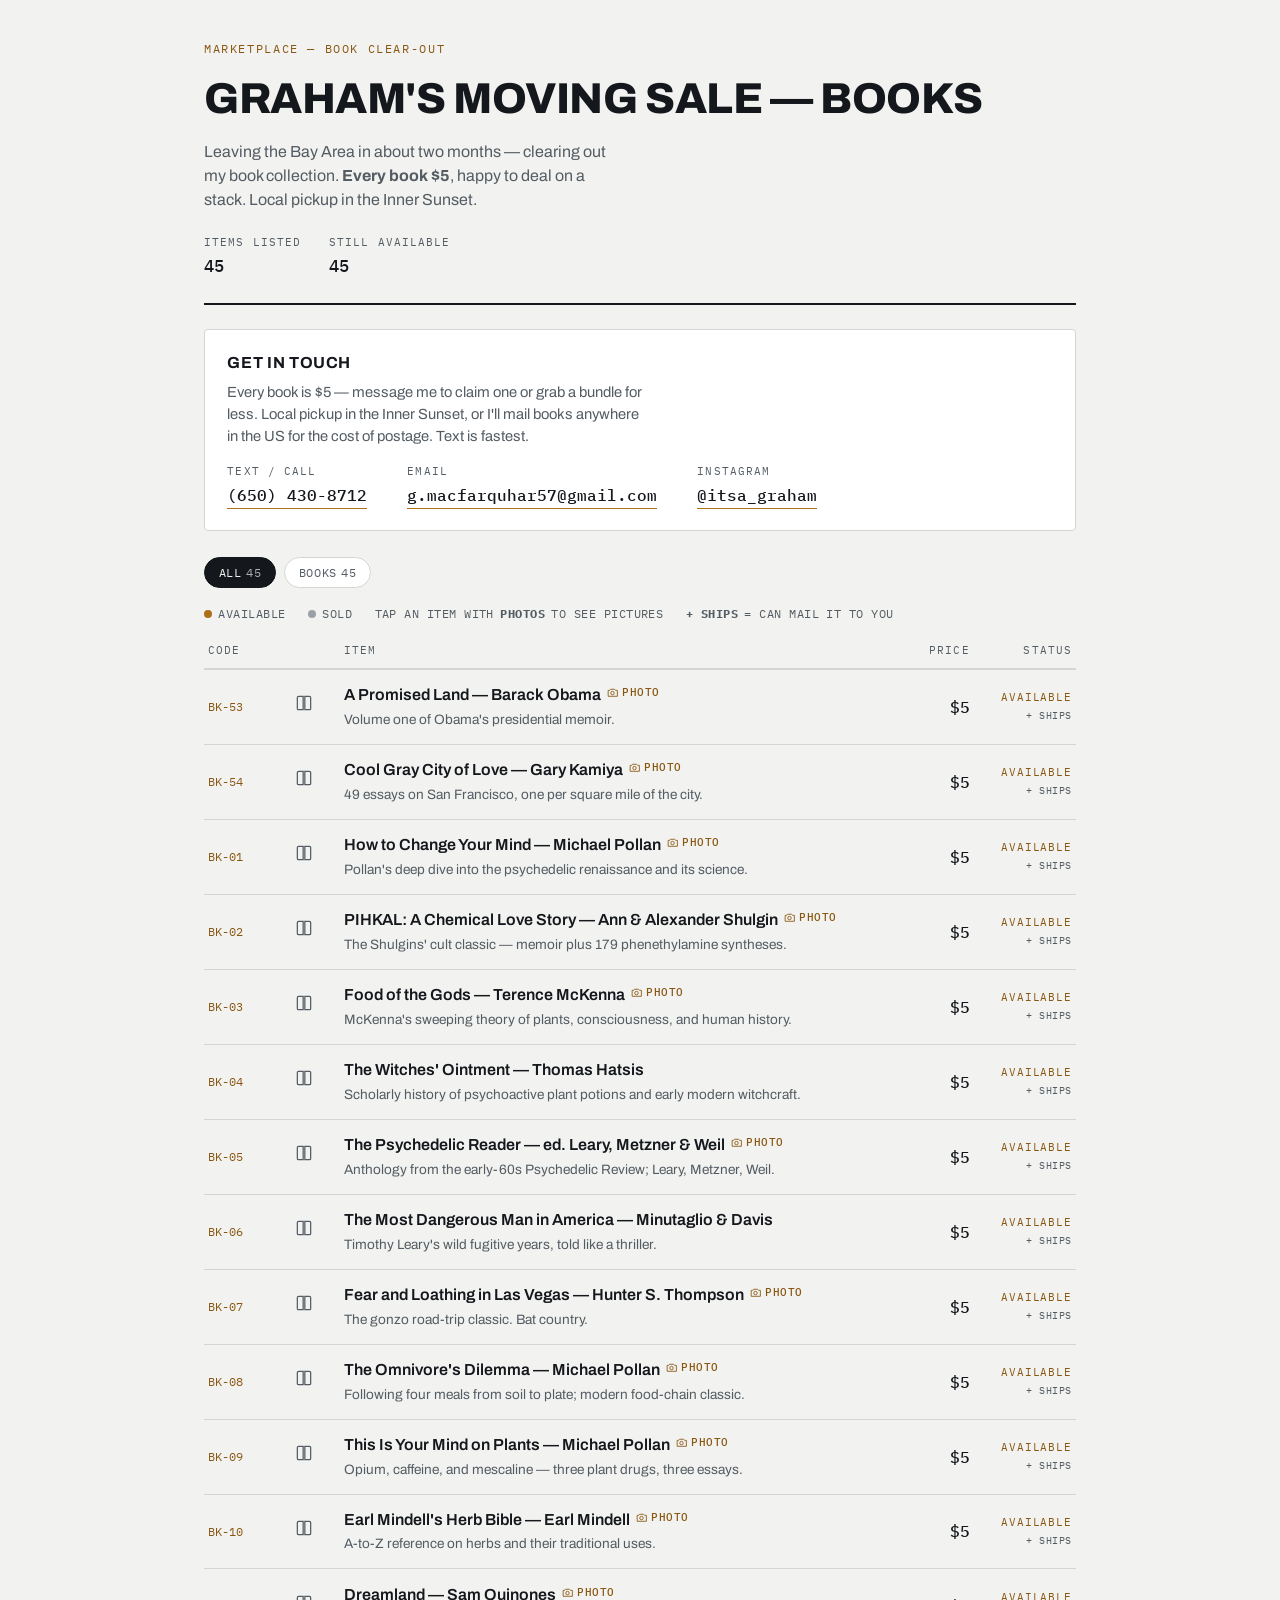
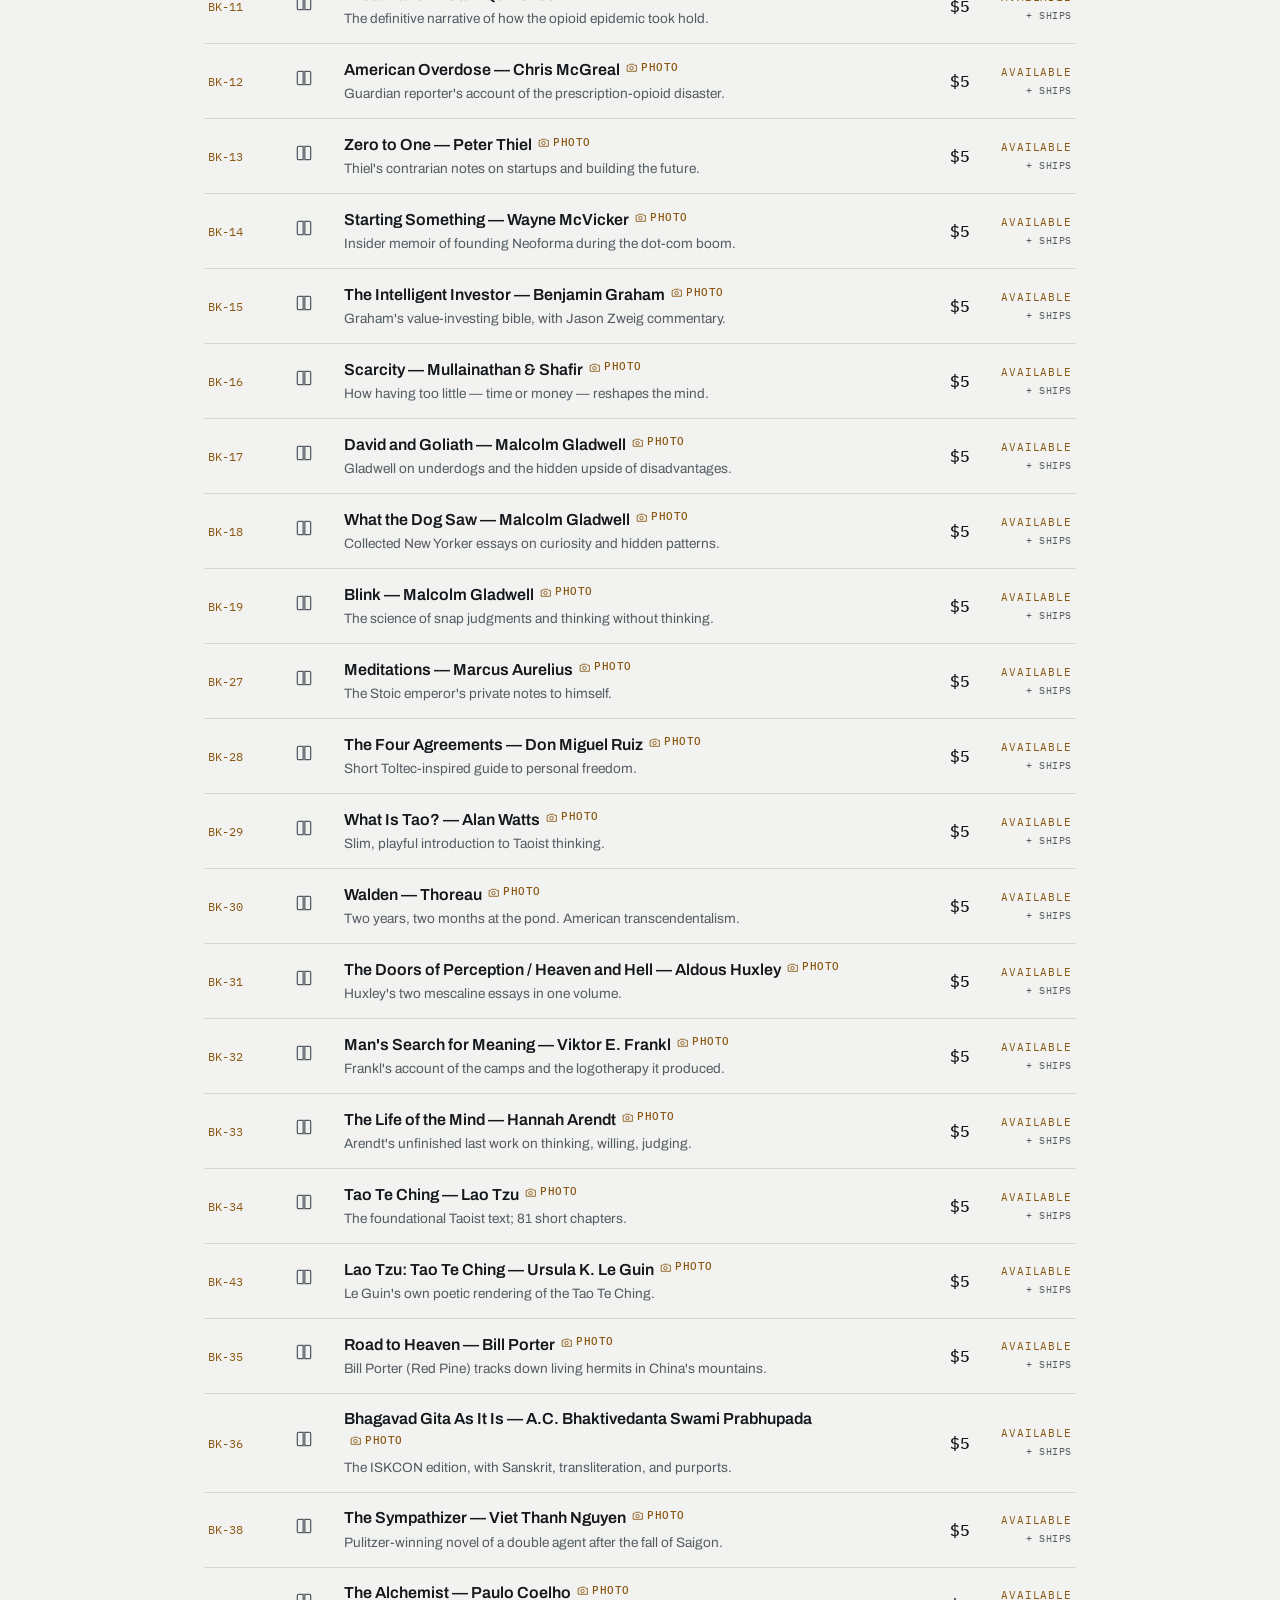
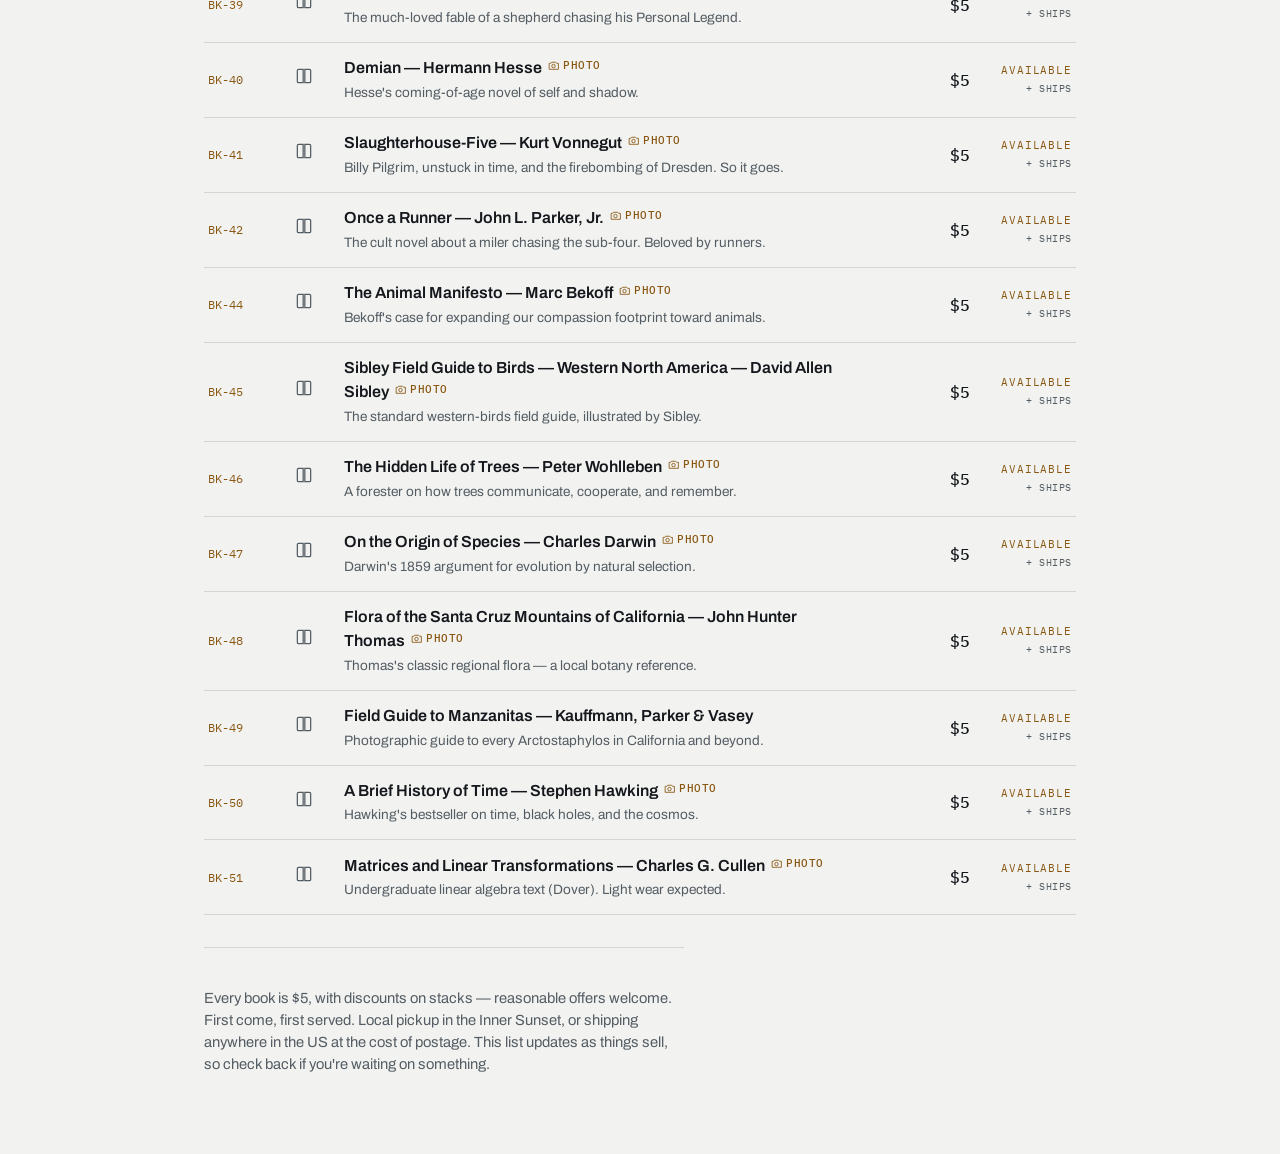
==== marketplace.html @ ac11f959 "Split catalog into shared files; add $5 Marketplace page - Extract CSS to styles.css and render logi" ====
<!doctype html>
<html lang="en">
<head>
<meta charset="utf-8">
<meta name="viewport" content="width=device-width, initial-scale=1">
<title>Moving Sale — Books</title>
<link rel="stylesheet" href="styles.css">
<script>window.SALE = { priceMode: 'flat', flatPrice: 5 };</script>
<script defer src="catalog.js"></script>
</head>
<body>


<div class="board">
  <header class="board-head">
    <div class="eyebrow">Marketplace — Book Clear-Out</div>
    <h1>Graham's Moving Sale — Books</h1>
    <p class="tagline">Leaving the Bay Area in about two months — clearing out my book collection. <strong>Every book $5</strong>, happy to deal on a stack. Local pickup in the Inner Sunset.</p>
    <div class="meta-row">
      <div class="meta">
        <span class="meta-label">Items listed</span>
        <span class="meta-value" id="stat-total">–</span>
      </div>
      <div class="meta">
        <span class="meta-label">Still available</span>
        <span class="meta-value" id="stat-available">–</span>
      </div>
    </div>
  </header>

  <section class="contact" aria-label="How to reach me">
    <h2 class="contact-title">Get in touch</h2>
    <p class="contact-lead">Every book is $5 — message me to claim one or grab a bundle for less. Local pickup in the Inner Sunset, or I'll mail books anywhere in the US for the cost of postage. Text is fastest.</p>
    <ul class="contact-list">
      <li>
        <span class="contact-label">Text / call</span>
        <a class="contact-value" href="tel:+16504308712">(650) 430-8712</a>
      </li>
      <li>
        <span class="contact-label">Email</span>
        <a class="contact-value" href="mailto:g.macfarquhar57@gmail.com">g.macfarquhar57@gmail.com</a>
      </li>
      <li>
        <span class="contact-label">Instagram</span>
        <a class="contact-value" href="https://instagram.com/itsa_graham">@itsa_graham</a>
      </li>
    </ul>
  </section>

  <nav class="filters" id="filters" aria-label="Filter by category"></nav>
  <nav class="subfilters" id="subfilters" aria-label="Filter by topic" hidden></nav>

  <div class="legend">
    <span class="legend-item"><i class="dot dot-available"></i>Available</span>
    <span class="legend-item"><i class="dot dot-sold"></i>Sold</span>
    <span class="legend-item">Tap an item with <strong>Photos</strong> to see pictures</span>
    <span class="legend-item"><strong>+ Ships</strong> = can mail it to you</span>
  </div>

  <main>
    <div class="row manifest-header" role="presentation">
      <span>Code</span>
      <span></span>
      <span>Item</span>
      <span style="text-align:right">Price</span>
      <span style="text-align:right">Status</span>
    </div>
    <div class="manifest" id="manifest"></div>
  </main>

  <footer class="board-foot">
    <p>Every book is $5, with discounts on stacks — reasonable offers welcome. First come, first served. Local pickup in the Inner Sunset, or shipping anywhere in the US at the cost of postage. This list updates as things sell, so check back if you're waiting on something.</p>
  </footer>
</div>

<!-- LIGHTBOX -->
<div class="lightbox" id="lightbox" hidden role="dialog" aria-modal="true" aria-labelledby="lightbox-title">
  <div class="lightbox-panel">
    <div class="lightbox-head">
      <div>
        <p class="lightbox-title" id="lightbox-title">Item</p>
        <p class="lightbox-sub" id="lightbox-sub">CODE · $0</p>
      </div>
      <button type="button" class="lightbox-close" id="lightbox-close" aria-label="Close">Close ✕</button>
    </div>
    <div class="lightbox-stage">
      <button type="button" class="lightbox-nav prev" id="lightbox-prev" aria-label="Previous photo">‹</button>
      <img id="lightbox-img" alt="">
      <button type="button" class="lightbox-nav next" id="lightbox-next" aria-label="Next photo">›</button>
    </div>
    <div class="lightbox-meta">
      <span id="lightbox-count">1 / 1</span>
      <span id="lightbox-status"></span>
    </div>
    <p class="lightbox-note" id="lightbox-note" hidden></p>
  </div>
</div>

</body>
</html>
---- styles.css ----
@import url('https://fonts.googleapis.com/css2?family=Archivo:ital,wght@0,400;0,500;0,600;0,700;0,800;1,500&family=IBM+Plex+Mono:wght@400;500;600&display=swap');

  :root{
    --bg: #f2f3f0;
    --surface: #ffffff;
    --surface-2: #e8eae5;
    --ink: #14171c;
    --ink-dim: #545c63;
    --line: #d4d7d1;
    --amber: #ad6f19;
    --amber-strong: #8a5713;
    --sold-ink: #9aa0a6;
    --focus: #2f6fed;
  }

  @media (prefers-color-scheme: dark){
    :root:not([data-theme="light"]){
      --bg: #14171b;
      --surface: #1b2025;
      --surface-2: #232931;
      --ink: #eef0ee;
      --ink-dim: #9aa3ab;
      --line: #313941;
      --amber: #f2a93c;
      --amber-strong: #ffc266;
      --sold-ink: #5b6470;
      --focus: #5b9dff;
    }
  }

  :root[data-theme="dark"]{
    --bg: #14171b;
    --surface: #1b2025;
    --surface-2: #232931;
    --ink: #eef0ee;
    --ink-dim: #9aa3ab;
    --line: #313941;
    --amber: #f2a93c;
    --amber-strong: #ffc266;
    --sold-ink: #5b6470;
    --focus: #5b9dff;
  }

  *{ box-sizing: border-box; }

  body{
    margin: 0;
    background: var(--bg);
    color: var(--ink);
    font-family: 'Archivo', system-ui, sans-serif;
    line-height: 1.5;
  }

  a{ color: inherit; }

  ::selection{ background: var(--amber); color: #14171b; }

  .board{
    max-width: 920px;
    margin: 0 auto;
    padding: 2.5rem 1.5rem 4rem;
  }

  .board-head{
    border-bottom: 2px solid var(--ink);
    padding-bottom: 1.5rem;
    margin-bottom: 1.5rem;
  }

  .eyebrow{
    font-family: 'IBM Plex Mono', monospace;
    font-size: 0.72rem;
    letter-spacing: 0.14em;
    text-transform: uppercase;
    color: var(--amber-strong);
    margin-bottom: 0.6rem;
  }

  h1{
    font-size: clamp(1.9rem, 4.5vw, 2.7rem);
    font-weight: 800;
    letter-spacing: -0.01em;
    text-transform: uppercase;
    margin: 0 0 0.5rem;
    text-wrap: balance;
  }

  .tagline{
    margin: 0 0 1.4rem;
    max-width: 46ch;
    color: var(--ink-dim);
    font-size: 1rem;
  }

  .meta-row{
    display: flex;
    flex-wrap: wrap;
    gap: 1.75rem;
  }

  .meta{
    display: flex;
    flex-direction: column;
    gap: 0.2rem;
  }

  .meta-label{
    font-family: 'IBM Plex Mono', monospace;
    font-size: 0.68rem;
    letter-spacing: 0.1em;
    text-transform: uppercase;
    color: var(--ink-dim);
  }

  .meta-value{
    font-family: 'IBM Plex Mono', monospace;
    font-size: 1.05rem;
    font-weight: 500;
    font-variant-numeric: tabular-nums;
  }

  .meta-value.link{
    word-break: break-all;
  }

  .filters{
    display: flex;
    flex-wrap: wrap;
    gap: 0.5rem;
    margin-bottom: 1.1rem;
  }

  .filter-btn{
    font-family: 'IBM Plex Mono', monospace;
    font-size: 0.75rem;
    letter-spacing: 0.06em;
    text-transform: uppercase;
    padding: 0.45rem 0.85rem;
    border: 1px solid var(--line);
    border-radius: 999px;
    background: var(--surface);
    color: var(--ink-dim);
    cursor: pointer;
    transition: border-color .15s ease, color .15s ease, background .15s ease;
  }

  .filter-btn:hover{ border-color: var(--amber); color: var(--ink); }

  .filter-btn:focus-visible{ outline: 2px solid var(--focus); outline-offset: 2px; }

  .filter-btn.active{
    background: var(--ink);
    border-color: var(--ink);
    color: var(--bg);
  }

  .filter-btn .count{
    color: var(--ink-dim);
    margin-left: 0.35em;
  }

  .filter-btn.active .count{ color: inherit; opacity: 0.7; }

  .legend{
    display: flex;
    flex-wrap: wrap;
    gap: 1.4rem;
    margin-bottom: 1.2rem;
    font-family: 'IBM Plex Mono', monospace;
    font-size: 0.72rem;
    color: var(--ink-dim);
    letter-spacing: 0.04em;
    text-transform: uppercase;
  }

  .legend-item{ display: inline-flex; align-items: center; gap: 0.4rem; }

  .dot{ width: 8px; height: 8px; border-radius: 50%; display: inline-block; }
  .dot-available{ background: var(--amber); }
  .dot-sold{ background: var(--sold-ink); }

  .manifest{
    border-top: 1px solid var(--line);
  }

  .row{
    display: grid;
    grid-template-columns: 4.5rem 2.2rem 1fr 6.5rem 5.5rem;
    align-items: center;
    gap: 0.9rem;
    padding: 0.85rem 0.25rem;
    border-bottom: 1px solid var(--line);
  }

  .manifest-header{
    font-family: 'IBM Plex Mono', monospace;
    font-size: 0.68rem;
    letter-spacing: 0.1em;
    text-transform: uppercase;
    color: var(--ink-dim);
    padding-top: 0;
    padding-bottom: 0.6rem;
  }

  /* Clickable rows (items with photos) */
  button.item-row{
    width: 100%;
    font: inherit;
    color: inherit;
    text-align: left;
    background: none;
    border: none;
    border-bottom: 1px solid var(--line);
    cursor: pointer;
  }

  button.item-row:hover{
    background: var(--surface);
  }

  button.item-row:focus-visible{
    outline: 2px solid var(--focus);
    outline-offset: -2px;
  }

  .item-row.is-sold{
    color: var(--sold-ink);
  }

  .item-row.is-sold .item-name{
    text-decoration: line-through;
    text-decoration-color: var(--sold-ink);
  }

  .col-code{
    font-family: 'IBM Plex Mono', monospace;
    font-size: 0.78rem;
    color: var(--amber-strong);
    font-variant-numeric: tabular-nums;
  }

  .item-row.is-sold .col-code{ color: var(--sold-ink); }

  .col-icon svg{
    width: 20px;
    height: 20px;
    stroke: var(--ink-dim);
    fill: none;
    stroke-width: 1.5;
  }

  .col-item{ min-width: 0; }

  .item-name{
    font-weight: 600;
    display: block;
  }

  .photo-tag{
    display: inline-flex;
    align-items: center;
    gap: 0.3em;
    margin-left: 0.5em;
    font-family: 'IBM Plex Mono', monospace;
    font-size: 0.66rem;
    font-weight: 500;
    letter-spacing: 0.04em;
    text-transform: uppercase;
    color: var(--amber-strong);
    vertical-align: 1px;
  }

  .photo-tag svg{
    width: 13px;
    height: 13px;
    stroke: currentColor;
    fill: none;
    stroke-width: 1.6;
  }

  .item-row.is-sold .photo-tag{ color: var(--sold-ink); }

  .item-note{
    display: block;
    font-size: 0.85rem;
    color: var(--ink-dim);
    margin-top: 0.15rem;
  }

  .col-cat{
    font-family: 'IBM Plex Mono', monospace;
    font-size: 0.72rem;
    color: var(--ink-dim);
    text-transform: uppercase;
    letter-spacing: 0.04em;
  }

  .col-price{
    font-family: 'IBM Plex Mono', monospace;
    font-weight: 500;
    font-variant-numeric: tabular-nums;
    text-align: right;
  }

  .col-price.is-free{
    color: var(--amber-strong);
    text-transform: uppercase;
    font-size: 0.72rem;
    letter-spacing: 0.08em;
  }

  .item-row.is-sold .col-price.is-free{ color: var(--sold-ink); }

  .col-status{
    font-family: 'IBM Plex Mono', monospace;
    font-size: 0.7rem;
    letter-spacing: 0.08em;
    text-transform: uppercase;
    text-align: right;
  }

  .status-available{ color: var(--amber-strong); }
  .status-sold{ color: var(--sold-ink); }

  .empty-state{
    padding: 2rem 0.25rem;
    color: var(--ink-dim);
    font-style: italic;
  }

  .subfilters{
    display: flex;
    flex-wrap: wrap;
    gap: 0.4rem;
    margin: -0.2rem 0 1.1rem;
    padding-left: 0.9rem;
    border-left: 2px solid var(--amber);
  }

  .subfilters[hidden]{ display: none; }

  .filter-btn.sub{
    font-size: 0.68rem;
    padding: 0.32rem 0.7rem;
    text-transform: none;
    letter-spacing: 0.02em;
  }

  .subcat-head{
    font-family: 'IBM Plex Mono', monospace;
    font-size: 0.72rem;
    letter-spacing: 0.1em;
    text-transform: uppercase;
    color: var(--amber-strong);
    padding: 1.2rem 0.25rem 0.55rem;
    border-bottom: 1px solid var(--line);
    display: flex;
    justify-content: space-between;
    gap: 1rem;
  }

  .subcat-head:first-child{ padding-top: 0.2rem; }
  .subcat-head span{ color: var(--ink-dim); }

  .ship-tag{
    display: block;
    font-family: 'IBM Plex Mono', monospace;
    font-size: 0.62rem;
    letter-spacing: 0.06em;
    text-transform: uppercase;
    color: var(--ink-dim);
    margin-top: 0.2rem;
  }

  .item-row.is-sold .ship-tag{ display: none; }

  .contact{
    background: var(--surface);
    border: 1px solid var(--line);
    border-radius: 4px;
    padding: 1.3rem 1.4rem;
    margin-bottom: 1.6rem;
  }

  .contact-title{
    font-size: 1rem;
    font-weight: 700;
    text-transform: uppercase;
    letter-spacing: 0.04em;
    margin: 0 0 0.4rem;
  }

  .contact-lead{
    margin: 0 0 1rem;
    color: var(--ink-dim);
    font-size: 0.92rem;
    max-width: 52ch;
  }

  .contact-list{
    list-style: none;
    margin: 0;
    padding: 0;
    display: flex;
    flex-wrap: wrap;
    gap: 0.9rem 2.5rem;
  }

  .contact-list li{
    display: flex;
    flex-direction: column;
    gap: 0.2rem;
  }

  .contact-label{
    font-family: 'IBM Plex Mono', monospace;
    font-size: 0.68rem;
    letter-spacing: 0.1em;
    text-transform: uppercase;
    color: var(--ink-dim);
  }

  .contact-value{
    font-family: 'IBM Plex Mono', monospace;
    font-size: 1.02rem;
    font-weight: 500;
    text-decoration: none;
    border-bottom: 1px solid var(--amber);
    padding-bottom: 1px;
    width: max-content;
    word-break: break-all;
  }

  .contact-value:hover{ color: var(--amber-strong); }
  .contact-value:focus-visible{ outline: 2px solid var(--focus); outline-offset: 2px; }

  .board-foot{
    margin-top: 2rem;
    padding-top: 1.5rem;
    border-top: 1px solid var(--line);
    color: var(--ink-dim);
    font-size: 0.92rem;
    max-width: 60ch;
  }

  /* ---------------------------------------------------------------
     LIGHTBOX
     --------------------------------------------------------------- */

  .lightbox[hidden]{ display: none; }

  .lightbox{
    position: fixed;
    inset: 0;
    z-index: 50;
    display: flex;
    align-items: center;
    justify-content: center;
    padding: 1.5rem;
    background: rgba(10, 12, 15, 0.82);
    backdrop-filter: blur(2px);
  }

  .lightbox-panel{
    background: var(--surface);
    border: 1px solid var(--line);
    border-radius: 4px;
    max-width: 640px;
    width: 100%;
    max-height: 100%;
    overflow-y: auto;
    padding: 1.25rem;
  }

  .lightbox-head{
    display: flex;
    align-items: flex-start;
    justify-content: space-between;
    gap: 1rem;
    margin-bottom: 0.9rem;
  }

  .lightbox-title{
    font-weight: 700;
    font-size: 1.1rem;
    margin: 0;
  }

  .lightbox-sub{
    font-family: 'IBM Plex Mono', monospace;
    font-size: 0.8rem;
    color: var(--ink-dim);
    margin: 0.25rem 0 0;
  }

  .lightbox-close{
    flex: none;
    font-family: 'IBM Plex Mono', monospace;
    font-size: 0.9rem;
    line-height: 1;
    padding: 0.5rem 0.65rem;
    border: 1px solid var(--line);
    border-radius: 3px;
    background: var(--surface-2);
    color: var(--ink);
    cursor: pointer;
  }

  .lightbox-close:hover{ border-color: var(--amber); }
  .lightbox-close:focus-visible{ outline: 2px solid var(--focus); outline-offset: 2px; }

  .lightbox-stage{
    position: relative;
    background: var(--surface-2);
    border: 1px solid var(--line);
    border-radius: 3px;
    display: flex;
    align-items: center;
    justify-content: center;
    min-height: 220px;
  }

  .lightbox-stage::after{
    content: "Loading…";
    position: absolute;
    font-family: 'IBM Plex Mono', monospace;
    font-size: 0.8rem;
    color: var(--ink-dim);
    z-index: 0;
  }

  .lightbox-stage img{ position: relative; z-index: 1; }

  .lightbox-stage img{
    display: block;
    max-width: 100%;
    max-height: 60vh;
    width: auto;
    height: auto;
  }

  .lightbox-nav{
    position: absolute;
    top: 50%;
    transform: translateY(-50%);
    width: 2.4rem;
    height: 2.4rem;
    border-radius: 50%;
    border: 1px solid var(--line);
    background: var(--surface);
    color: var(--ink);
    font-size: 1.1rem;
    line-height: 1;
    cursor: pointer;
    display: flex;
    align-items: center;
    justify-content: center;
  }

  .lightbox-nav:hover{ border-color: var(--amber); }
  .lightbox-nav:focus-visible{ outline: 2px solid var(--focus); outline-offset: 2px; }
  .lightbox-nav[hidden]{ display: none; }
  .lightbox-nav.prev{ left: 0.6rem; }
  .lightbox-nav.next{ right: 0.6rem; }

  .lightbox-meta{
    display: flex;
    align-items: center;
    justify-content: space-between;
    gap: 1rem;
    margin-top: 0.8rem;
    font-family: 'IBM Plex Mono', monospace;
    font-size: 0.78rem;
    color: var(--ink-dim);
  }

  .lightbox-note{
    margin: 0.6rem 0 0;
    font-size: 0.92rem;
    color: var(--ink-dim);
  }

  @media (max-width: 620px){
    .row{
      grid-template-columns: 2.2rem 1fr auto;
      grid-template-areas:
        "icon name price"
        "icon note status";
      row-gap: 0.2rem;
    }
    .manifest-header{ display: none; }
    .col-icon{ grid-area: icon; }
    .col-item{ grid-area: name; }
    .item-note{ grid-area: note; }
    .col-cat{ display: none; }
    .col-price{ grid-area: price; text-align: right; }
    .col-status{ grid-area: status; }
    .col-code{ display: none; }
  }
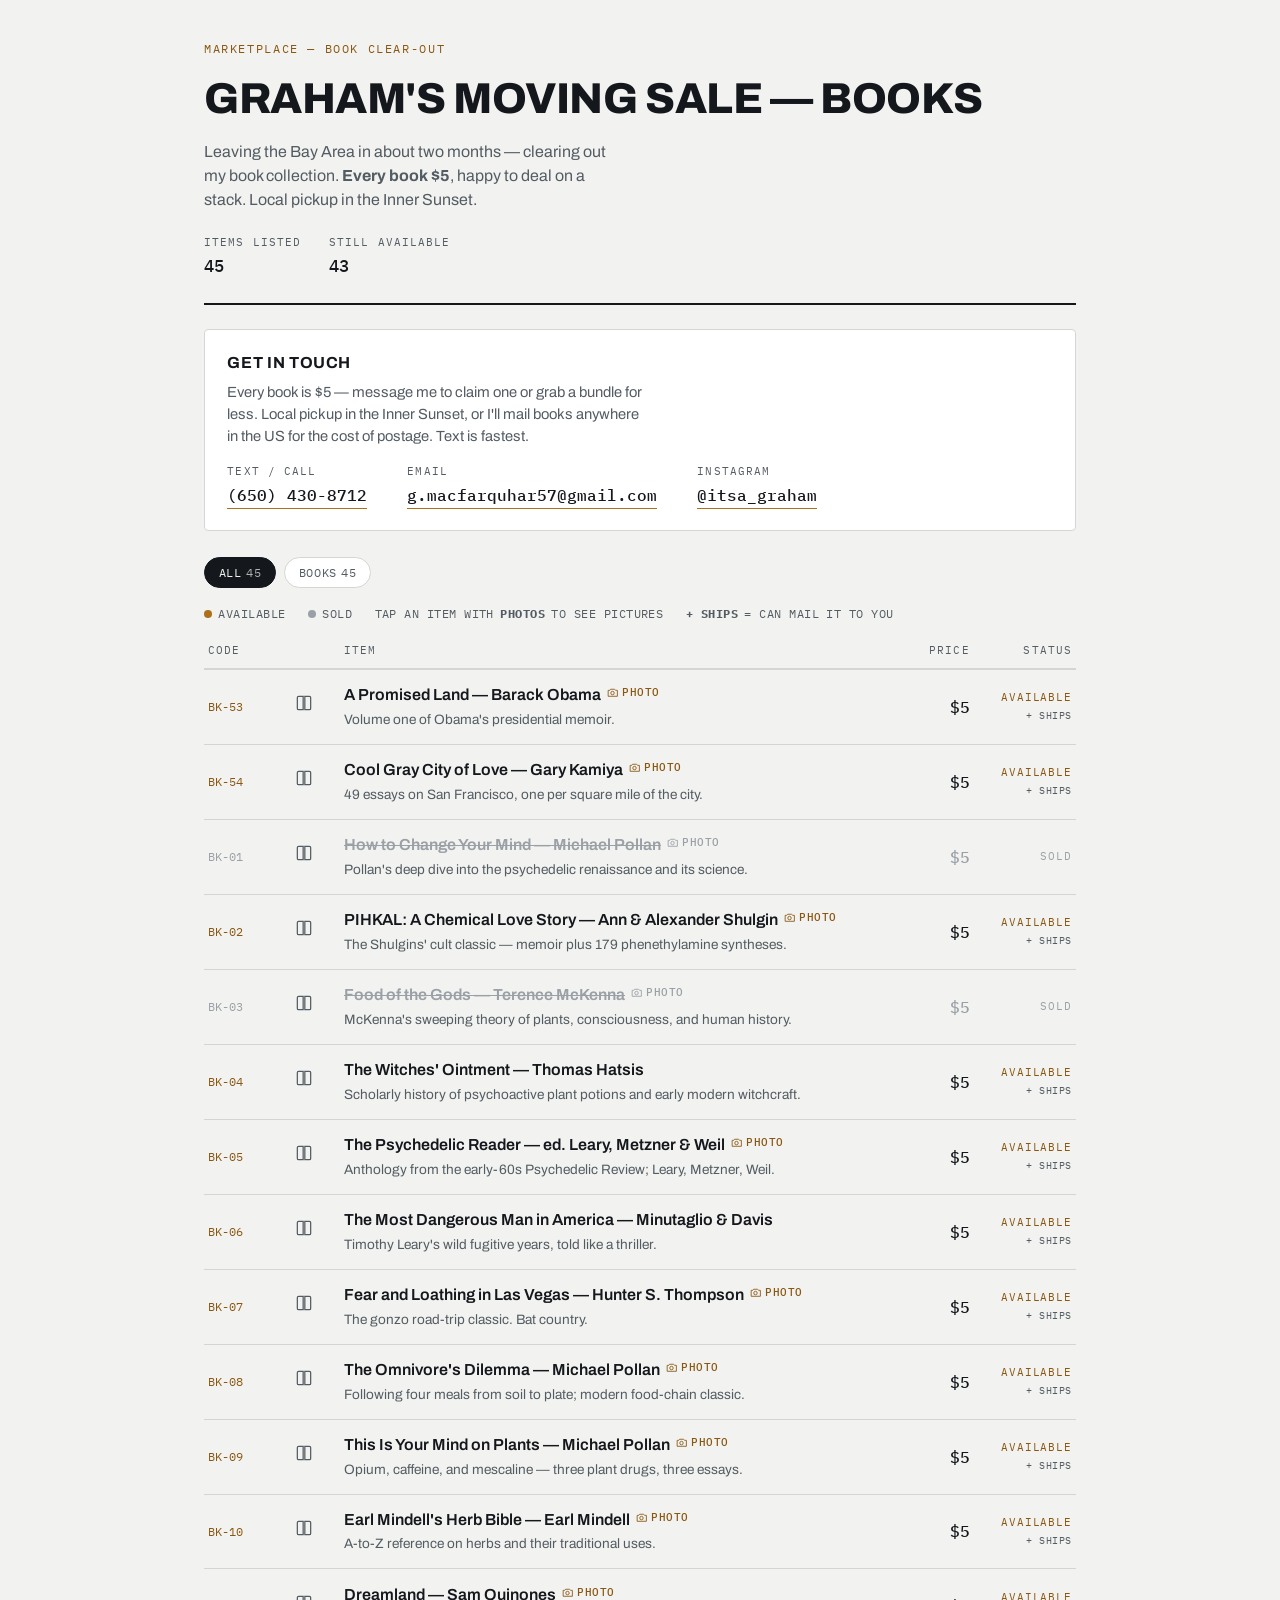
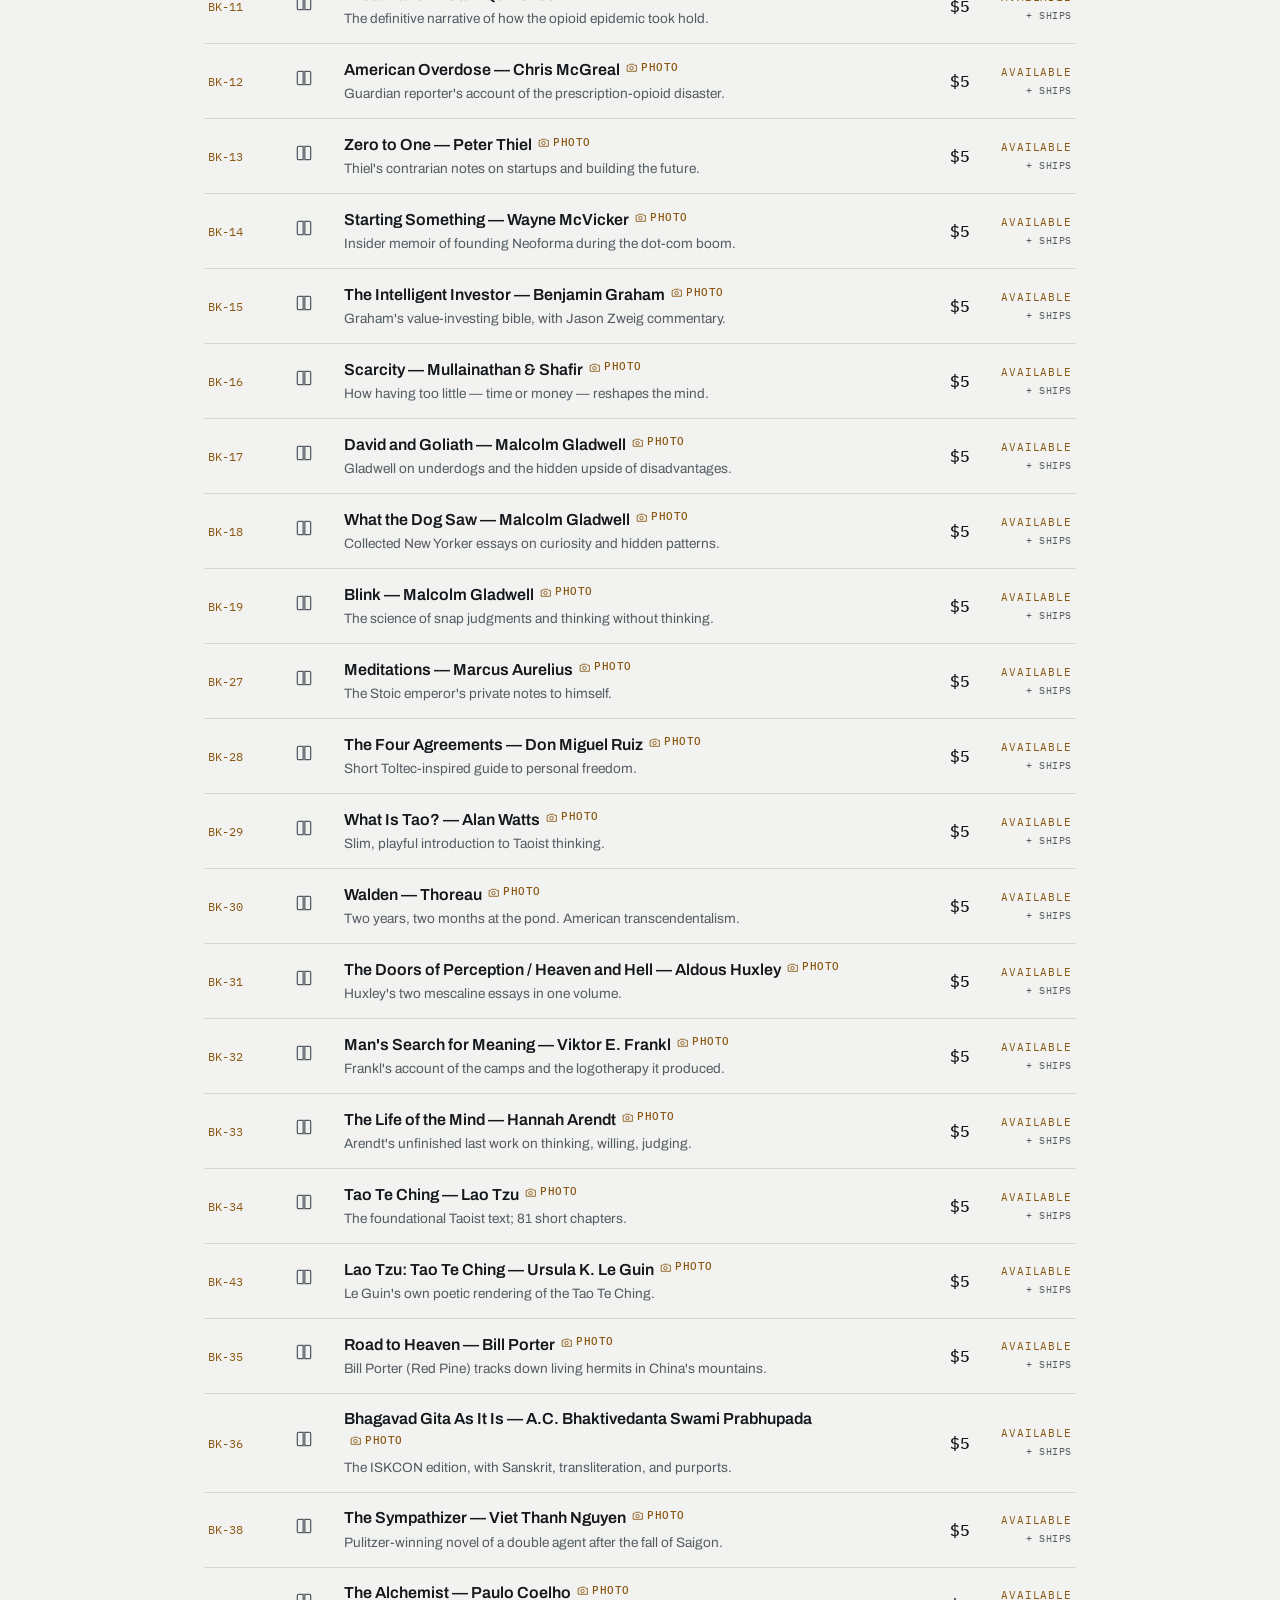
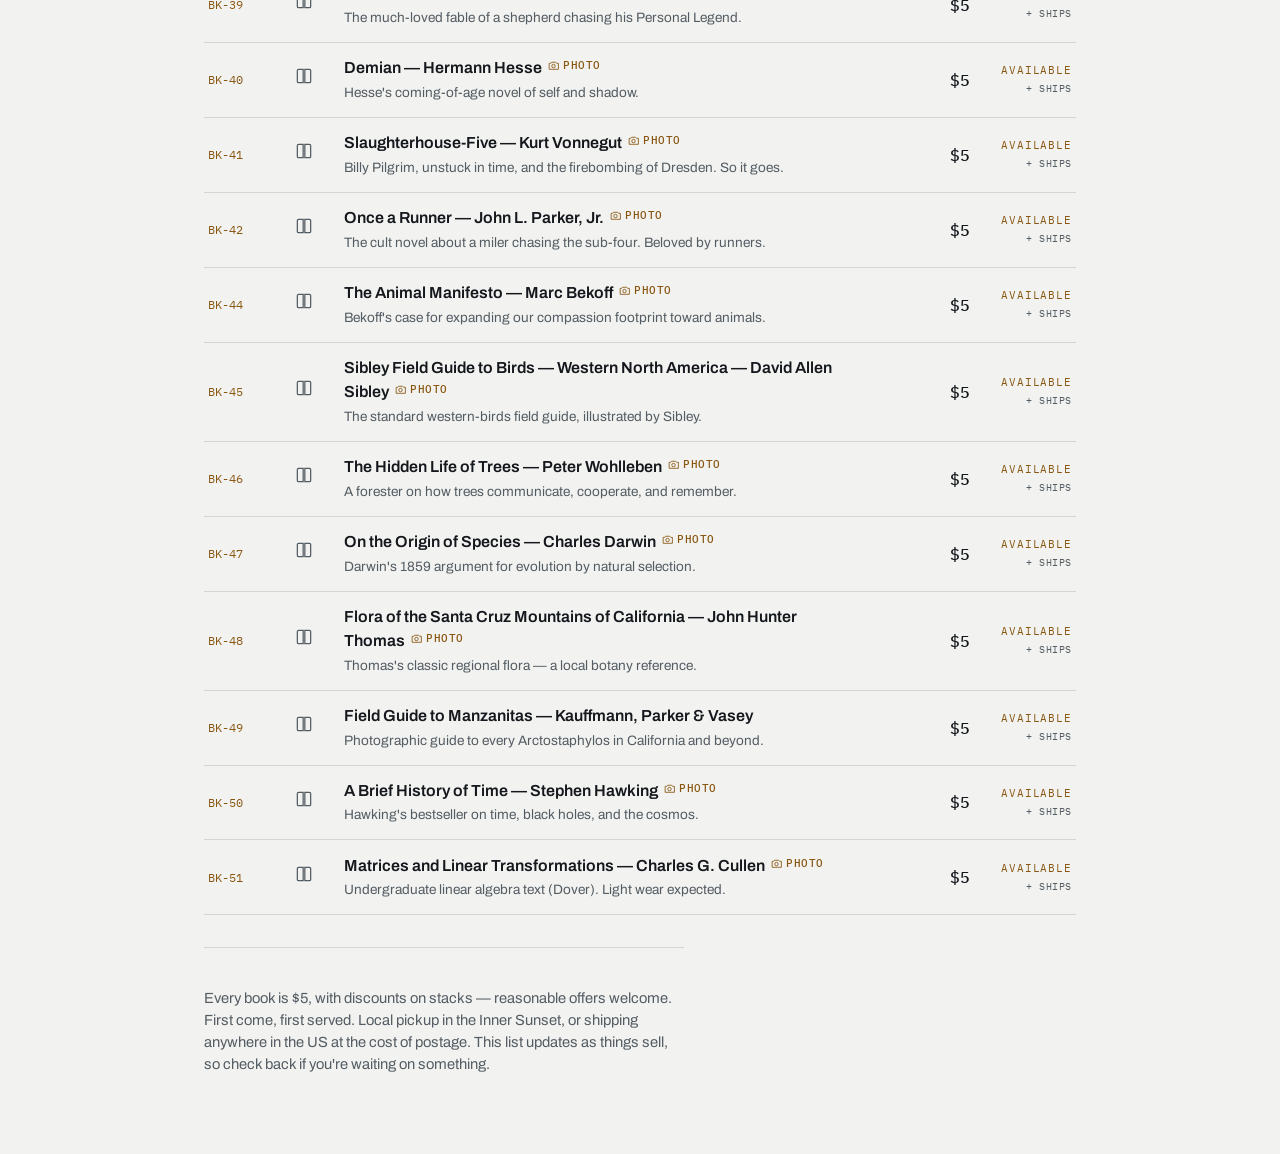
==== commit cfaf6a7a: "Move item data to books.csv with friends_price / marketplace_price columns - catalog.js now loads bo" ====
--- a/marketplace.html
+++ b/marketplace.html
@@ -5,7 +5,7 @@
 <meta name="viewport" content="width=device-width, initial-scale=1">
 <title>Moving Sale — Books</title>
 <link rel="stylesheet" href="styles.css">
-<script>window.SALE = { priceMode: 'flat', flatPrice: 5 };</script>
+<script>window.SALE = { priceColumn: 'marketplace_price' };</script>
 <script defer src="catalog.js"></script>
 </head>
 <body>
